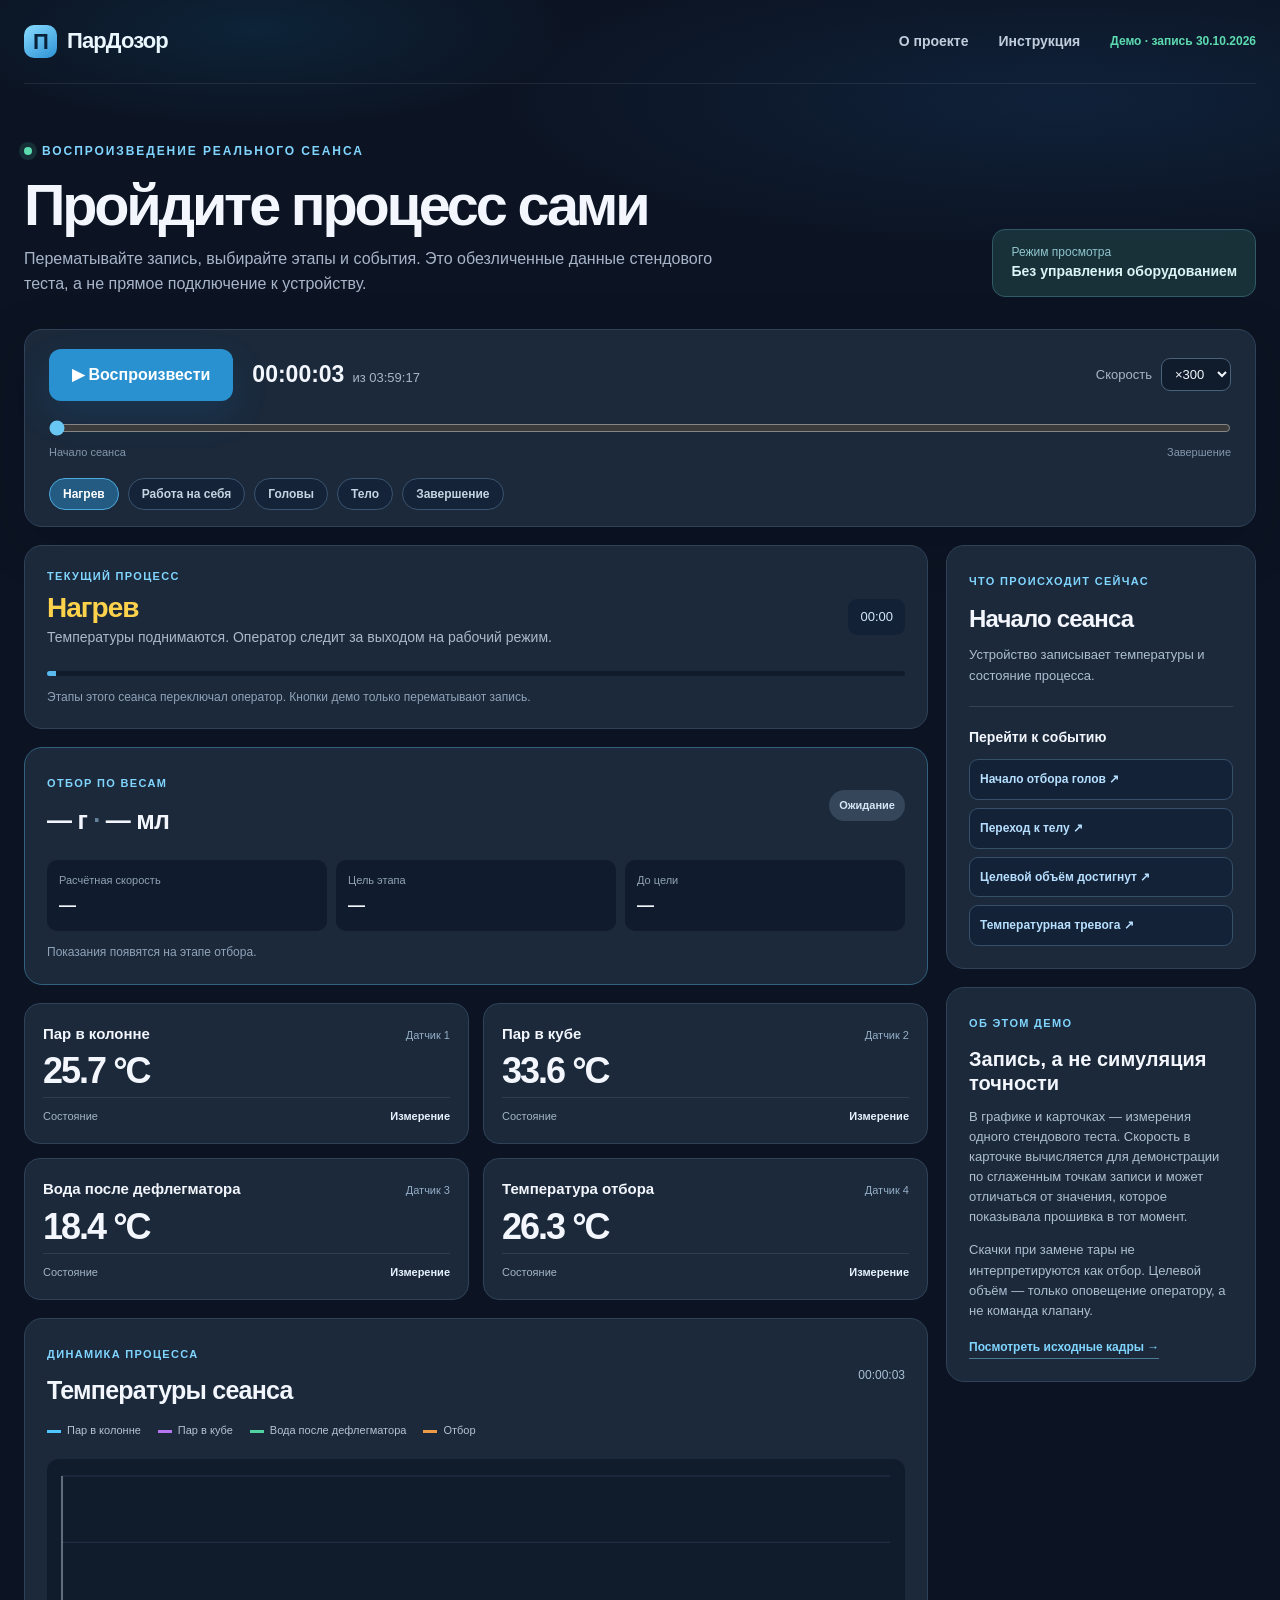
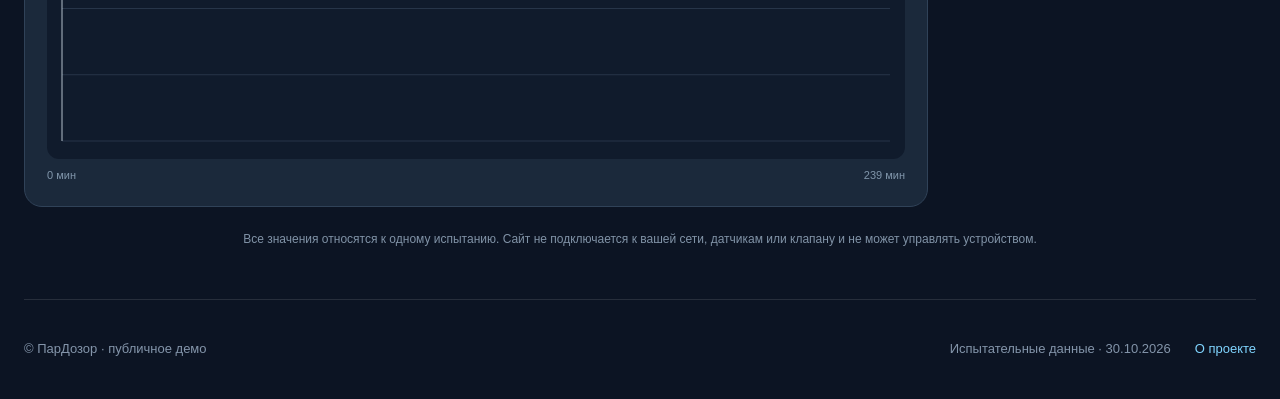
==== demo.html @ 3ac6698d "Build public Pardozor presentation and replay demo" ====
<!doctype html>
<html lang="ru">
<head>
  <meta charset="utf-8">
  <meta name="viewport" content="width=device-width, initial-scale=1">
  <meta name="theme-color" content="#0c1423">
  <meta name="description" content="Интерактивное демо ПарДозора по записи реального стендового сеанса.">
  <title>Демо реального сеанса — ПарДозор</title>
  <link rel="stylesheet" href="styles.css">
  <script src="demo.js" defer></script>
</head>
<body class="demo-page">
  <header class="site-header"><a class="brand" href="index.html"><span class="brand-mark">П</span><span>ПарДозор</span></a><nav class="site-nav" aria-label="Основная навигация"><a href="index.html">О проекте</a><a href="index.html#guide">Инструкция</a><span class="demo-label">Демо · запись 30.10.2026</span></nav></header>
  <main class="demo-shell shell">
    <div class="demo-intro"><div><span class="eyebrow"><span class="live-dot"></span> Воспроизведение реального сеанса</span><h1>Пройдите процесс сами</h1><p>Перематывайте запись, выбирайте этапы и события. Это обезличенные данные стендового теста, а не прямое подключение к устройству.</p></div><div class="demo-safety">Режим просмотра <strong>Без управления оборудованием</strong></div></div>

    <section class="player" aria-label="Управление воспроизведением"><div class="player-main"><button class="button primary play-button" id="play" type="button" aria-label="Начать воспроизведение">▶ Воспроизвести</button><div class="player-time"><strong id="clock">00:00:00</strong><span id="duration">из 03:59:14</span></div><label class="speed-control">Скорость <select id="speed"><option value="60">×60</option><option value="300" selected>×300</option><option value="900">×900</option></select></label></div><input id="seek" type="range" min="0" max="100" value="0" aria-label="Положение записи"><div class="timeline-ends"><span>Начало сеанса</span><span>Завершение</span></div><div class="chapter-row" id="chapters" aria-label="Перейти к этапу"></div></section>

    <div class="demo-layout"><div class="demo-primary"><section class="process-card panel"><div class="panel-kicker">Текущий процесс</div><div class="process-line"><div><h2 id="stage">Загрузка данных…</h2><p id="stage-note">—</p></div><span id="stage-time" class="elapsed-pill">00:00</span></div><div class="process-progress"><span id="stage-progress"></span></div><p class="demo-caption">Этапы этого сеанса переключал оператор. Кнопки демо только перематывают запись.</p></section>
    <section class="weight-card panel"><div class="section-card-heading"><div><span class="panel-kicker">Отбор по весам</span><h2 id="weight-value">— г <span>·</span> — мл</h2></div><span class="status-badge" id="weight-status">Ожидание</span></div><div class="weight-stats"><div><small>Расчётная скорость</small><strong id="rate">—</strong></div><div><small>Цель этапа</small><strong id="target">—</strong></div><div><small>До цели</small><strong id="eta">—</strong></div></div><p class="demo-caption" id="weight-note">Показания появятся на этапе отбора.</p></section>
    <section class="sensor-grid" id="sensor-grid" aria-label="Температуры"></section>
    <section class="chart-panel panel"><div class="section-card-heading"><div><span class="panel-kicker">Динамика процесса</span><h2>Температуры сеанса</h2></div><span class="chart-time" id="chart-time">00:00:00</span></div><div class="chart-legend"><span><i class="series-1"></i>Пар в колонне</span><span><i class="series-2"></i>Пар в кубе</span><span><i class="series-3"></i>Вода после дефлегматора</span><span><i class="series-4"></i>Отбор</span></div><div class="chart-wrap"><canvas id="chart" aria-label="График четырёх температур от начала сеанса до выбранного времени" role="img"></canvas></div><div class="chart-scale"><span>0 мин</span><span id="chart-end">239 мин</span></div></section></div>
    <aside class="demo-aside"><section class="panel event-panel"><span class="panel-kicker">Что происходит сейчас</span><h2 id="event-title">Начало сеанса</h2><p id="event-detail">Устройство записывает температуры и состояние процесса.</p><div class="event-divider"></div><h3>Перейти к событию</h3><div class="event-actions"><button type="button" data-jump="heads">Начало отбора голов ↗</button><button type="button" data-jump="body">Переход к телу ↗</button><button type="button" data-jump="target">Целевой объём достигнут ↗</button><button type="button" data-jump="alarm">Температурная тревога ↗</button></div></section><section class="panel context-panel"><span class="panel-kicker">Об этом демо</span><h2>Запись, а не симуляция точности</h2><p>В графике и карточках — измерения одного стендового теста. Скорость в карточке вычисляется для демонстрации по сглаженным точкам записи и может отличаться от значения, которое показывала прошивка в тот момент.</p><p>Скачки при замене тары не интерпретируются как отбор. Целевой объём — только оповещение оператору, а не команда клапану.</p><a href="index.html#evidence" class="inline-link">Посмотреть исходные кадры →</a></section></aside></div>
    <div class="demo-footnote">Все значения относятся к одному испытанию. Сайт не подключается к вашей сети, датчикам или клапану и не может управлять устройством.</div>
  </main>
  <footer class="site-footer shell"><span>© ПарДозор · публичное демо</span><span>Испытательные данные · 30.10.2026</span><a href="index.html">О проекте</a></footer>
</body>
</html>
---- styles.css ----
:root{color-scheme:dark;--bg:#0c1423;--bg2:#111d2e;--panel:#1b293b;--panel2:#152235;--border:#304258;--text:#f3f7fd;--muted:#a8b5c9;--blue:#80d5ff;--cyan:#55baff;--green:#5ddbb0;--orange:#ffb75c;--red:#ff6472;--shadow:0 26px 80px #050b175c}*{box-sizing:border-box}html{scroll-behavior:smooth}body{margin:0;background:var(--bg);color:var(--text);font:16px/1.55 Inter,Segoe UI,Arial,sans-serif}body::before{content:"";position:absolute;inset:0 0 auto;height:800px;pointer-events:none;background:radial-gradient(ellipse 60% 40% at 83% 20%,#14365c64,transparent 75%),radial-gradient(ellipse 35% 28% at 20% 6%,#11567b3b,transparent 70%)}a{color:inherit;text-decoration:none}button,input,select{font:inherit}button{cursor:pointer}img{max-width:100%;display:block}.shell{width:min(1400px,calc(100% - 48px));margin-inline:auto}.site-header{position:relative;z-index:5;width:min(1400px,calc(100% - 48px));margin:auto;height:84px;display:flex;align-items:center;justify-content:space-between;gap:24px;border-bottom:1px solid #ffffff16}.brand{display:inline-flex;align-items:center;gap:10px;font-size:22px;font-weight:800;letter-spacing:-.04em;color:#eaf7ff}.brand-mark{display:grid;place-items:center;width:33px;height:33px;border-radius:10px;background:linear-gradient(145deg,#89dcff,#2d92d5);color:#09223a;font-weight:900}.site-nav{display:flex;align-items:center;gap:30px;font-size:14px;font-weight:650}.site-nav>a:not(.nav-demo){color:#c0cddd}.site-nav>a:hover,.inline-link:hover{color:var(--blue)}.nav-demo{padding:11px 18px;border-radius:10px;background:#243a55;color:var(--blue)}.hero{position:relative;min-height:670px;padding:80px 0 70px;display:grid;grid-template-columns:.78fr 1.22fr;align-items:center;gap:50px}.hero-copy{position:relative;z-index:2}.eyebrow{display:inline-flex;align-items:center;gap:10px;color:var(--blue);font-size:12px;text-transform:uppercase;letter-spacing:.16em;font-weight:800}.live-dot{display:inline-block;width:8px;height:8px;background:var(--green);border-radius:50%;box-shadow:0 0 0 5px #5ddbb022}h1,h2,h3,p{margin-top:0}.hero h1{font-size:clamp(44px,4.5vw,76px);line-height:1.05;letter-spacing:-.065em;margin:20px 0 24px}.hero h1 span{color:var(--blue)}.lead{font-size:19px;color:#bac8d9;line-height:1.6;max-width:580px}.hero-actions{display:flex;flex-wrap:wrap;gap:12px;margin:34px 0 13px}.button{display:inline-flex;align-items:center;justify-content:center;gap:18px;border:1px solid transparent;border-radius:12px;padding:15px 22px;font-weight:750;line-height:1.1;min-height:52px;transition:transform .18s,background .18s,border-color .18s}.button:hover{transform:translateY(-2px)}.button.primary{background:#2a91d0;color:white;box-shadow:0 14px 35px #1474b52e}.button.primary:hover{background:#42a7e4}.button.secondary{border-color:#49627b;color:#d2e6f8;background:#1b2b3c}.fine-print{font-size:13px;color:#91a1b3}.hero-visual{border:1px solid #486078;border-radius:18px;overflow:hidden;background:#101c2e;box-shadow:var(--shadow);transform:perspective(1400px) rotateY(-6deg) rotateX(2deg);transform-origin:center;max-height:590px}.screen-top{height:42px;display:flex;align-items:center;gap:14px;padding:0 18px;border-bottom:1px solid #ffffff1c;background:#1a293a;color:#a9b9cc;font-size:12px}.dots{display:flex;gap:5px}.dots i{width:7px;height:7px;border-radius:50%;background:#607488}.dots i:first-child{background:#ff766f}.dots i:nth-child(2){background:#f5bf65}.dots i:last-child{background:#56cfa5}.screen-live{margin-left:auto;color:var(--green)}.hero-visual img{width:100%;height:540px;object-fit:cover;object-position:top left}.metric-band{display:grid;grid-template-columns:repeat(4,1fr);border:1px solid #33475e;border-radius:18px;background:#172437;box-shadow:0 12px 45px #03081238}.metric-band>div{padding:25px 34px;display:flex;align-items:center;gap:19px;border-right:1px solid #ffffff16}.metric-band>div:last-child{border:0}.metric-band strong{font-size:31px;letter-spacing:-.05em;color:var(--blue)}.metric-band span{font-size:13px;line-height:1.35;color:#b2c1d2}.section{padding-top:130px;padding-bottom:130px}.section-heading{max-width:750px;margin-bottom:42px}.section h2{font-size:clamp(34px,3.4vw,56px);letter-spacing:-.055em;line-height:1.1;margin:15px 0 18px}.section-heading p,.story-copy p,.guide-grid>div>p,.final-cta p{font-size:18px;color:var(--muted);max-width:690px}.feature-grid{display:grid;grid-template-columns:repeat(4,1fr);gap:16px}.feature-card{min-height:290px;border:1px solid #34475d;border-radius:18px;padding:26px;background:linear-gradient(160deg,#1d2b3c,#142033);position:relative;overflow:hidden}.feature-card:before{content:"";position:absolute;top:0;right:0;width:150px;height:150px;background:radial-gradient(circle,var(--glow),transparent 70%);opacity:.2}.feature-card .feature-icon{display:grid;place-items:center;width:48px;height:48px;border-radius:12px;background:var(--chip);color:var(--tone);font-weight:800;font-size:14px}.feature-card h3{font-size:22px;line-height:1.2;letter-spacing:-.03em;margin:32px 0 11px}.feature-card p{font-size:15px;color:#aab9ca;margin:0}.accent-blue{--tone:#8bd7ff;--chip:#1c4761;--glow:#4ab9ff}.accent-cyan{--tone:#65d2e7;--chip:#174755;--glow:#2bb6d0}.accent-green{--tone:#75dfb7;--chip:#1b4c44;--glow:#45d7a0}.accent-orange{--tone:#ffd088;--chip:#5a4028;--glow:#ed9c39}.story-section{background:linear-gradient(110deg,#17263a,#0e192a);border-block:1px solid #ffffff10}.story-grid{display:grid;grid-template-columns:1fr 1fr;gap:90px;align-items:center}.story-copy h2{font-size:clamp(42px,4vw,62px)}.inline-link{font-weight:750;color:var(--blue);border-bottom:1px solid #80d5ff7a;padding-bottom:4px}.phase-list{list-style:none;margin:0;padding:0}.phase-list li{display:flex;gap:24px;padding:16px 0;border-bottom:1px solid #ffffff1b}.phase-list b{font-size:13px;color:#61bce9;margin-top:4px}.phase-list strong{display:block;font-size:20px}.phase-list small{display:block;color:var(--muted);font-size:14px;margin-top:3px}.capture-grid{display:grid;grid-template-columns:repeat(3,1fr);gap:18px}.capture-grid figure{margin:0;border:1px solid #34485f;border-radius:18px;overflow:hidden;background:#172437}.capture-grid img{width:100%;height:300px;object-fit:cover;object-position:top left}.capture-grid figcaption{padding:20px 22px;min-height:92px;color:#d2dfec;font-size:14px}.capture-grid figcaption span{display:block;color:var(--blue);font-size:11px;font-weight:800;letter-spacing:.12em;text-transform:uppercase;margin-bottom:6px}.guide-section{background:#121f30}.guide-grid{display:grid;grid-template-columns:1fr 1fr;gap:90px;align-items:center}.guide-grid .button{margin-top:14px}.guide-steps{display:grid;gap:14px}.guide-steps>div{display:flex;gap:20px;padding:19px;border:1px solid #38516b;border-radius:15px;background:#1b2b3d}.guide-steps span{display:grid;place-items:center;flex:0 0 34px;height:34px;border-radius:9px;background:#255981;color:#a5e2ff;font-weight:800}.guide-steps p{margin:0;color:#a8b9cc;font-size:14px}.guide-steps strong{display:block;color:#f0f6ff;font-size:17px;margin-bottom:3px}.final-cta{display:flex;align-items:center;justify-content:space-between;gap:30px}.final-cta h2{max-width:650px}.final-cta p{margin:0}.site-footer{min-height:100px;border-top:1px solid #ffffff1c;display:flex;align-items:center;gap:24px;color:#8495aa;font-size:13px}.site-footer span:nth-child(2){margin-left:auto}.site-footer a{color:var(--blue)}
/* Interactive replay */
.demo-page::before{height:500px}.demo-shell{padding-top:54px;padding-bottom:50px}.demo-intro{display:flex;align-items:end;justify-content:space-between;gap:32px;margin-bottom:32px}.demo-intro h1{font-size:clamp(38px,4.5vw,62px);line-height:1.05;letter-spacing:-.055em;margin:12px 0}.demo-intro p{color:var(--muted);max-width:730px;margin-bottom:0}.demo-safety{border:1px solid #315b67;border-radius:13px;background:#183139;padding:13px 18px;white-space:nowrap;color:#8fc5cc;font-size:12px}.demo-safety strong{display:block;color:#d9f5f6;font-size:14px}.demo-label{color:var(--green);font-size:12px}.player,.panel{background:var(--panel);border:1px solid var(--border);border-radius:18px}.player{padding:19px 24px 16px;margin-bottom:18px;box-shadow:0 14px 50px #050c1735}.player-main{display:flex;align-items:center;gap:19px}.play-button{min-width:178px}.player-time{display:flex;gap:8px;align-items:baseline}.player-time strong{font-size:23px;font-variant-numeric:tabular-nums}.player-time span,.speed-control{color:var(--muted);font-size:13px}.speed-control{margin-left:auto;display:flex;align-items:center;gap:9px}.speed-control select{background:#101b2b;border:1px solid #4a617a;border-radius:9px;color:var(--text);padding:7px 9px}.player input[type=range]{width:100%;accent-color:#69c7f4;margin:19px 0 3px;cursor:pointer}.timeline-ends{display:flex;justify-content:space-between;color:#8497ab;font-size:11px}.chapter-row{display:flex;gap:9px;flex-wrap:wrap;margin-top:17px}.chapter-row button{background:#142337;border:1px solid #3a536e;border-radius:999px;color:#c5d4e2;padding:6px 13px;font-size:12px;font-weight:700}.chapter-row button.active,.chapter-row button:hover{background:#235b82;color:white;border-color:#4da8dd}.demo-layout{display:grid;grid-template-columns:minmax(0,1fr) 310px;gap:18px}.demo-primary,.demo-aside{display:grid;align-content:start;gap:18px}.panel{padding:22px}.panel-kicker{color:var(--blue);font-size:11px;font-weight:850;text-transform:uppercase;letter-spacing:.12em}.process-line,.section-card-heading{display:flex;justify-content:space-between;gap:16px;align-items:center}.process-line h2{color:#ffd24c;font-size:28px;line-height:1.1;letter-spacing:-.035em;margin:8px 0 3px}.process-line p{color:#aab9ca;font-size:14px;margin:0}.elapsed-pill{padding:8px 12px;border-radius:9px;background:#132136;color:#d3e8fa;font-variant-numeric:tabular-nums;font-size:13px}.process-progress{height:5px;margin:22px 0 0;background:#101b2c;border-radius:10px;overflow:hidden}.process-progress span{display:block;width:0;height:100%;background:#59baf0;transition:width .2s}.demo-caption{font-size:12px;color:#91a3b8;margin:12px 0 0}.weight-card{border-color:#32617e}.section-card-heading h2{font-size:25px;letter-spacing:-.03em;margin:6px 0 0}.weight-card h2 span{color:#65839a}.status-badge{display:inline-block;padding:7px 10px;border-radius:100px;background:#35465a;color:#d6e5f5;font-weight:800;font-size:11px;white-space:nowrap}.status-badge.good{background:#1e563d;color:#a7efc6}.status-badge.alert{background:#874120;color:#ffe0aa}.weight-stats{display:grid;grid-template-columns:repeat(3,1fr);gap:9px;margin-top:20px}.weight-stats>div{background:#101c2e;border-radius:10px;padding:12px}.weight-stats small{display:block;color:#91a2b6;font-size:11px}.weight-stats strong{display:block;margin-top:4px;font-size:17px}.sensor-grid{display:grid;grid-template-columns:repeat(2,1fr);gap:14px}.sensor-card{background:var(--panel);border:1px solid var(--border);border-radius:16px;padding:18px}.sensor-name{display:flex;justify-content:space-between;align-items:baseline;gap:12px}.sensor-name strong{font-size:15px}.sensor-name small{color:#94aec6;font-size:11px}.sensor-temp{font-size:36px;font-weight:800;letter-spacing:-.055em;margin:8px 0;line-height:1}.sensor-temp.alarm{color:var(--red)}.sensor-bottom{display:flex;justify-content:space-between;border-top:1px solid #ffffff18;padding-top:10px;color:#a3b4c7;font-size:11px}.sensor-bottom strong{color:#e5f1fd}.chart-legend{display:flex;flex-wrap:wrap;gap:6px 17px;margin:12px 0 20px;color:#b4c3d3;font-size:11px}.chart-legend i{display:inline-block;width:14px;height:3px;vertical-align:middle;margin-right:6px}.series-1{background:#50c4ff}.series-2{background:#b574f0}.series-3{background:#50d2a1}.series-4{background:#ef9a47}.chart-wrap{height:300px;background:#101b2c;border-radius:12px;padding:10px;overflow:hidden}.chart-wrap canvas{width:100%;height:100%}.chart-time{color:#aac1d5;font-size:12px}.chart-scale{display:flex;justify-content:space-between;color:#8196ab;font-size:11px;margin-top:8px}.event-panel{min-height:318px}.event-panel h2{font-size:24px;line-height:1.18;letter-spacing:-.035em;margin:12px 0}.event-panel>p,.context-panel p{font-size:13px;color:#acbed0}.event-divider{height:1px;background:#ffffff1d;margin:20px 0}.event-panel h3{font-size:14px;margin-bottom:11px}.event-actions{display:grid;gap:8px}.event-actions button{text-align:left;background:#132237;border:1px solid #36506a;border-radius:9px;color:#b7dfff;padding:10px;font-size:12px;font-weight:700}.event-actions button:hover{background:#234b6a}.context-panel h2{font-size:20px;line-height:1.2;margin:12px 0}.context-panel .inline-link{font-size:12px}.demo-footnote{font-size:12px;color:#8193a7;margin-top:23px;text-align:center}
@media(max-width:1100px){.hero{grid-template-columns:1fr;gap:30px;padding-top:65px}.hero-visual{transform:none;max-height:450px}.hero-visual img{height:410px}.feature-grid{grid-template-columns:repeat(2,1fr)}.metric-band>div{padding:20px}.demo-layout{grid-template-columns:1fr}.demo-aside{grid-template-columns:repeat(2,1fr)}}
@media(max-width:760px){.shell,.site-header{width:min(100% - 28px,600px)}.site-header{height:70px}.site-nav{gap:12px}.site-nav>a:not(.nav-demo),.site-nav .demo-label{display:none}.brand{font-size:19px}.hero{min-height:0;padding:60px 0}.hero h1{font-size:clamp(42px,10vw,64px)}.lead{font-size:16px}.hero-visual img{height:310px}.metric-band{grid-template-columns:repeat(2,1fr)}.metric-band>div:nth-child(2){border-right:0}.metric-band>div:nth-child(-n+2){border-bottom:1px solid #ffffff16}.metric-band>div{padding:17px;gap:10px}.metric-band strong{font-size:25px}.metric-band span{font-size:11px}.section{padding-block:75px}.feature-grid,.story-grid,.guide-grid,.capture-grid{grid-template-columns:1fr}.feature-card{min-height:220px}.story-grid,.guide-grid{gap:35px}.capture-grid img{height:310px}.final-cta{align-items:start;flex-direction:column}.site-footer{flex-wrap:wrap;justify-content:space-between;padding-block:22px;gap:5px 15px}.site-footer span:nth-child(2){margin-left:0}.demo-shell{padding-top:35px}.demo-intro{display:block}.demo-intro p{font-size:14px}.demo-safety{display:inline-block;margin-top:18px}.player{padding:16px}.player-main{flex-wrap:wrap;gap:8px}.play-button{min-width:0;flex:1}.player-time strong{font-size:18px}.speed-control{width:100%;justify-content:space-between;margin-top:8px}.demo-aside{grid-template-columns:1fr}.panel{padding:17px}.sensor-grid{gap:9px}.sensor-card{padding:13px}.sensor-temp{font-size:30px}.sensor-name strong{font-size:12px}.sensor-name small{font-size:9px}.weight-stats{grid-template-columns:repeat(3,1fr)}.weight-stats>div{padding:8px}.weight-stats strong{font-size:13px}.weight-stats small{font-size:9px}.section-card-heading h2{font-size:20px}.process-line h2{font-size:23px}.chart-wrap{height:240px}.context-panel{order:2}}
@media(max-width:410px){.hero-actions{display:grid}.screen-top{font-size:9px}.screen-live{display:none}.sensor-bottom{font-size:9px}.chapter-row button{font-size:11px;padding:6px 9px}}
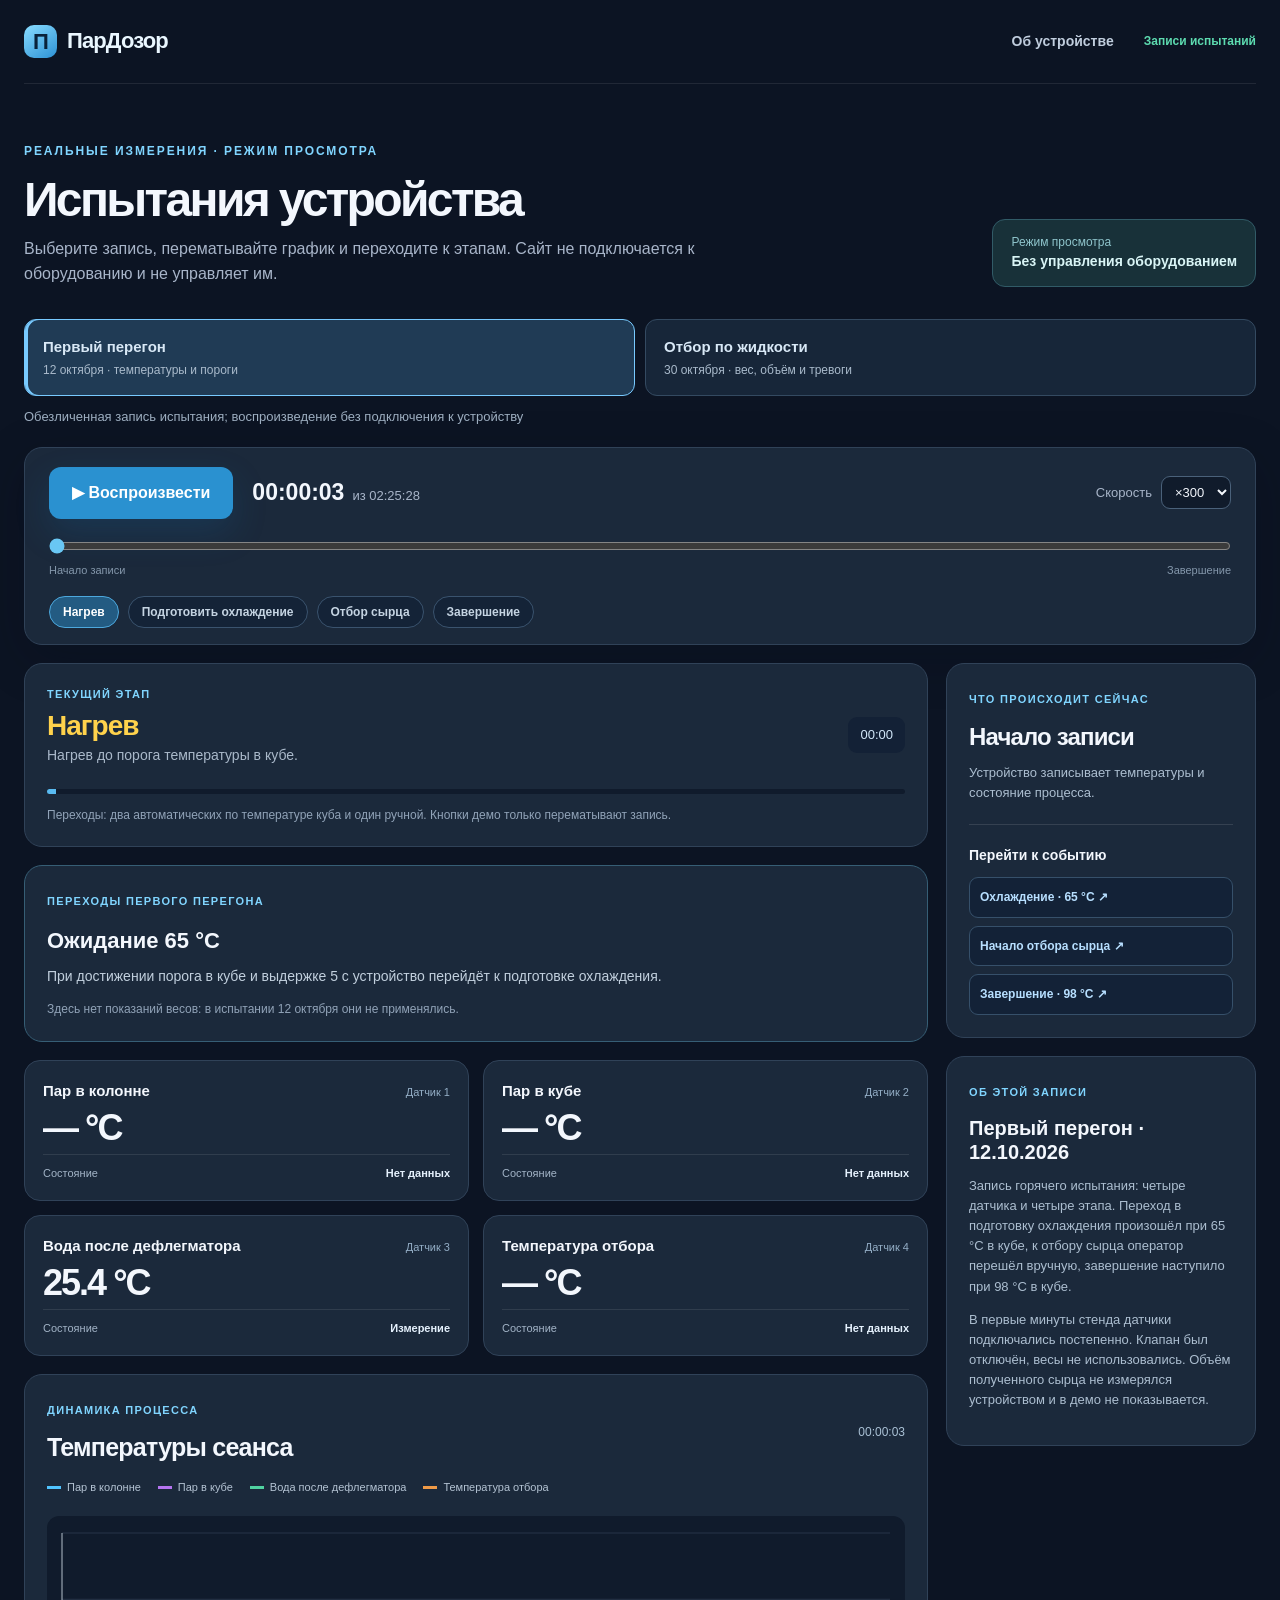
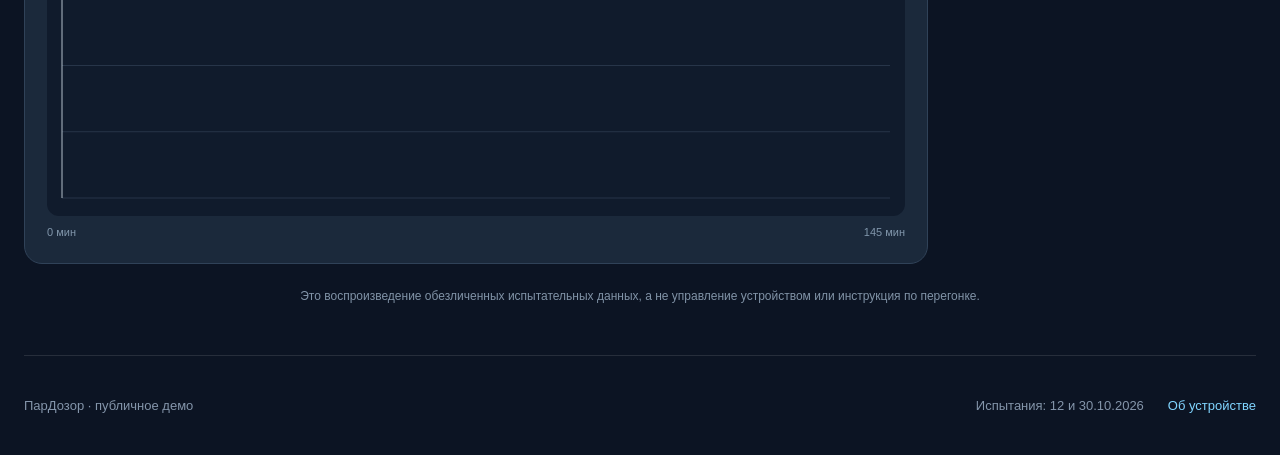
==== commit a4f45b30: "Describe full device and add first-run replay" ====
--- a/demo.html
+++ b/demo.html
@@ -1,28 +1,20 @@
 <!doctype html>
 <html lang="ru">
-<head>
-  <meta charset="utf-8">
-  <meta name="viewport" content="width=device-width, initial-scale=1">
-  <meta name="theme-color" content="#0c1423">
-  <meta name="description" content="Интерактивное демо ПарДозора по записи реального стендового сеанса.">
-  <title>Демо реального сеанса — ПарДозор</title>
-  <link rel="stylesheet" href="styles.css">
-  <script src="demo.js" defer></script>
-</head>
+<head><meta charset="utf-8"><meta name="viewport" content="width=device-width, initial-scale=1"><meta name="theme-color" content="#0c1423"><meta name="description" content="Две записи реальных испытаний ПарДозора: первый перегон и отбор по жидкости."><title>Записи испытаний — ПарДозор</title><link rel="stylesheet" href="styles.css"><link rel="stylesheet" href="demo-extended.css"><script src="demo.js" defer></script></head>
 <body class="demo-page">
-  <header class="site-header"><a class="brand" href="index.html"><span class="brand-mark">П</span><span>ПарДозор</span></a><nav class="site-nav" aria-label="Основная навигация"><a href="index.html">О проекте</a><a href="index.html#guide">Инструкция</a><span class="demo-label">Демо · запись 30.10.2026</span></nav></header>
+  <header class="site-header"><a class="brand" href="index.html"><span class="brand-mark">П</span><span>ПарДозор</span></a><nav class="site-nav" aria-label="Основная навигация"><a href="index.html">Об устройстве</a><span class="demo-label">Записи испытаний</span></nav></header>
   <main class="demo-shell shell">
-    <div class="demo-intro"><div><span class="eyebrow"><span class="live-dot"></span> Воспроизведение реального сеанса</span><h1>Пройдите процесс сами</h1><p>Перематывайте запись, выбирайте этапы и события. Это обезличенные данные стендового теста, а не прямое подключение к устройству.</p></div><div class="demo-safety">Режим просмотра <strong>Без управления оборудованием</strong></div></div>
-
-    <section class="player" aria-label="Управление воспроизведением"><div class="player-main"><button class="button primary play-button" id="play" type="button" aria-label="Начать воспроизведение">▶ Воспроизвести</button><div class="player-time"><strong id="clock">00:00:00</strong><span id="duration">из 03:59:14</span></div><label class="speed-control">Скорость <select id="speed"><option value="60">×60</option><option value="300" selected>×300</option><option value="900">×900</option></select></label></div><input id="seek" type="range" min="0" max="100" value="0" aria-label="Положение записи"><div class="timeline-ends"><span>Начало сеанса</span><span>Завершение</span></div><div class="chapter-row" id="chapters" aria-label="Перейти к этапу"></div></section>
-
-    <div class="demo-layout"><div class="demo-primary"><section class="process-card panel"><div class="panel-kicker">Текущий процесс</div><div class="process-line"><div><h2 id="stage">Загрузка данных…</h2><p id="stage-note">—</p></div><span id="stage-time" class="elapsed-pill">00:00</span></div><div class="process-progress"><span id="stage-progress"></span></div><p class="demo-caption">Этапы этого сеанса переключал оператор. Кнопки демо только перематывают запись.</p></section>
-    <section class="weight-card panel"><div class="section-card-heading"><div><span class="panel-kicker">Отбор по весам</span><h2 id="weight-value">— г <span>·</span> — мл</h2></div><span class="status-badge" id="weight-status">Ожидание</span></div><div class="weight-stats"><div><small>Расчётная скорость</small><strong id="rate">—</strong></div><div><small>Цель этапа</small><strong id="target">—</strong></div><div><small>До цели</small><strong id="eta">—</strong></div></div><p class="demo-caption" id="weight-note">Показания появятся на этапе отбора.</p></section>
-    <section class="sensor-grid" id="sensor-grid" aria-label="Температуры"></section>
-    <section class="chart-panel panel"><div class="section-card-heading"><div><span class="panel-kicker">Динамика процесса</span><h2>Температуры сеанса</h2></div><span class="chart-time" id="chart-time">00:00:00</span></div><div class="chart-legend"><span><i class="series-1"></i>Пар в колонне</span><span><i class="series-2"></i>Пар в кубе</span><span><i class="series-3"></i>Вода после дефлегматора</span><span><i class="series-4"></i>Отбор</span></div><div class="chart-wrap"><canvas id="chart" aria-label="График четырёх температур от начала сеанса до выбранного времени" role="img"></canvas></div><div class="chart-scale"><span>0 мин</span><span id="chart-end">239 мин</span></div></section></div>
-    <aside class="demo-aside"><section class="panel event-panel"><span class="panel-kicker">Что происходит сейчас</span><h2 id="event-title">Начало сеанса</h2><p id="event-detail">Устройство записывает температуры и состояние процесса.</p><div class="event-divider"></div><h3>Перейти к событию</h3><div class="event-actions"><button type="button" data-jump="heads">Начало отбора голов ↗</button><button type="button" data-jump="body">Переход к телу ↗</button><button type="button" data-jump="target">Целевой объём достигнут ↗</button><button type="button" data-jump="alarm">Температурная тревога ↗</button></div></section><section class="panel context-panel"><span class="panel-kicker">Об этом демо</span><h2>Запись, а не симуляция точности</h2><p>В графике и карточках — измерения одного стендового теста. Скорость в карточке вычисляется для демонстрации по сглаженным точкам записи и может отличаться от значения, которое показывала прошивка в тот момент.</p><p>Скачки при замене тары не интерпретируются как отбор. Целевой объём — только оповещение оператору, а не команда клапану.</p><a href="index.html#evidence" class="inline-link">Посмотреть исходные кадры →</a></section></aside></div>
-    <div class="demo-footnote">Все значения относятся к одному испытанию. Сайт не подключается к вашей сети, датчикам или клапану и не может управлять устройством.</div>
-  </main>
-  <footer class="site-footer shell"><span>© ПарДозор · публичное демо</span><span>Испытательные данные · 30.10.2026</span><a href="index.html">О проекте</a></footer>
-</body>
-</html>
+    <div class="demo-intro"><div><span class="eyebrow">Реальные измерения · режим просмотра</span><h1>Испытания устройства</h1><p>Выберите запись, перематывайте график и переходите к этапам. Сайт не подключается к оборудованию и не управляет им.</p></div><div class="demo-safety">Режим просмотра <strong>Без управления оборудованием</strong></div></div>
+    <div class="scenario-select" role="group" aria-label="Выбрать запись испытания"><button type="button" data-scenario="first" aria-pressed="true"><strong>Первый перегон</strong><small>12 октября · температуры и пороги</small></button><button type="button" data-scenario="liquid" aria-pressed="false"><strong>Отбор по жидкости</strong><small>30 октября · вес, объём и тревоги</small></button></div>
+    <p class="scenario-source" id="scenario-source">Загрузка записи…</p>
+    <section class="player" aria-label="Управление воспроизведением"><div class="player-main"><button class="button primary play-button" id="play" type="button" aria-label="Начать воспроизведение">▶ Воспроизвести</button><div class="player-time"><strong id="clock">00:00:00</strong><span id="duration">из —</span></div><label class="speed-control">Скорость <select id="speed"><option value="60">×60</option><option value="300" selected>×300</option><option value="900">×900</option></select></label></div><input id="seek" type="range" min="0" max="100" value="0" aria-label="Положение записи"><div class="timeline-ends"><span>Начало записи</span><span>Завершение</span></div><div class="chapter-row" id="chapters" aria-label="Перейти к этапу"></div></section>
+    <div class="demo-layout"><div class="demo-primary">
+      <section class="process-card panel"><div class="panel-kicker">Текущий этап</div><div class="process-line"><div><h2 id="stage">Загрузка данных…</h2><p id="stage-note">—</p></div><span id="stage-time" class="elapsed-pill">00:00</span></div><div class="process-progress"><span id="stage-progress"></span></div><p class="demo-caption" id="process-caption"></p></section>
+      <section class="transition-card panel" id="transition-card" hidden><span class="panel-kicker">Переходы первого перегона</span><h2 id="transition-title">—</h2><p id="transition-detail">—</p><p class="demo-caption">Здесь нет показаний весов: в испытании 12 октября они не применялись.</p></section>
+      <section class="weight-card panel" id="weight-card" hidden><div class="section-card-heading"><div><span class="panel-kicker">Отбор по весам</span><h2 id="weight-value">— г <span>·</span> — мл</h2></div><span class="status-badge" id="weight-status">Ожидание</span></div><div class="weight-stats"><div><small>Оценка скорости</small><strong id="rate">—</strong></div><div><small>Цель этапа</small><strong id="target">—</strong></div><div><small>До цели</small><strong id="eta">—</strong></div></div><p class="demo-caption" id="weight-note">Показания появятся на этапе отбора.</p></section>
+      <section class="sensor-grid" id="sensor-grid" aria-label="Температуры"></section>
+      <section class="chart-panel panel"><div class="section-card-heading"><div><span class="panel-kicker">Динамика процесса</span><h2>Температуры сеанса</h2></div><span class="chart-time" id="chart-time">00:00:00</span></div><div class="chart-legend" id="chart-legend"></div><div class="chart-wrap"><canvas id="chart" aria-label="График четырёх температур до выбранного времени" role="img"></canvas></div><div class="chart-scale"><span>0 мин</span><span id="chart-end">—</span></div></section>
+    </div><aside class="demo-aside"><section class="panel event-panel"><span class="panel-kicker">Что происходит сейчас</span><h2 id="event-title">Начало записи</h2><p id="event-detail">—</p><div class="event-divider"></div><h3>Перейти к событию</h3><div class="event-actions" id="event-actions"></div></section><section class="panel context-panel"><span class="panel-kicker">Об этой записи</span><h2 id="context-title">—</h2><p id="context-copy">—</p><p id="context-extra">—</p><a href="index.html#evidence" class="inline-link" id="context-gallery" hidden>Кадры отбора по жидкости ↗</a></section></aside></div>
+    <div class="demo-footnote">Это воспроизведение обезличенных испытательных данных, а не управление устройством или инструкция по перегонке.</div>
+  </main><footer class="site-footer shell"><span>ПарДозор · публичное демо</span><span>Испытания: 12 и 30.10.2026</span><a href="index.html">Об устройстве</a></footer>
+</body></html>
--- a/styles.css
+++ b/styles.css
@@ -4,3 +4,30 @@
 @media(max-width:1100px){.hero{grid-template-columns:1fr;gap:30px;padding-top:65px}.hero-visual{transform:none;max-height:450px}.hero-visual img{height:410px}.feature-grid{grid-template-columns:repeat(2,1fr)}.metric-band>div{padding:20px}.demo-layout{grid-template-columns:1fr}.demo-aside{grid-template-columns:repeat(2,1fr)}}
 @media(max-width:760px){.shell,.site-header{width:min(100% - 28px,600px)}.site-header{height:70px}.site-nav{gap:12px}.site-nav>a:not(.nav-demo),.site-nav .demo-label{display:none}.brand{font-size:19px}.hero{min-height:0;padding:60px 0}.hero h1{font-size:clamp(42px,10vw,64px)}.lead{font-size:16px}.hero-visual img{height:310px}.metric-band{grid-template-columns:repeat(2,1fr)}.metric-band>div:nth-child(2){border-right:0}.metric-band>div:nth-child(-n+2){border-bottom:1px solid #ffffff16}.metric-band>div{padding:17px;gap:10px}.metric-band strong{font-size:25px}.metric-band span{font-size:11px}.section{padding-block:75px}.feature-grid,.story-grid,.guide-grid,.capture-grid{grid-template-columns:1fr}.feature-card{min-height:220px}.story-grid,.guide-grid{gap:35px}.capture-grid img{height:310px}.final-cta{align-items:start;flex-direction:column}.site-footer{flex-wrap:wrap;justify-content:space-between;padding-block:22px;gap:5px 15px}.site-footer span:nth-child(2){margin-left:0}.demo-shell{padding-top:35px}.demo-intro{display:block}.demo-intro p{font-size:14px}.demo-safety{display:inline-block;margin-top:18px}.player{padding:16px}.player-main{flex-wrap:wrap;gap:8px}.play-button{min-width:0;flex:1}.player-time strong{font-size:18px}.speed-control{width:100%;justify-content:space-between;margin-top:8px}.demo-aside{grid-template-columns:1fr}.panel{padding:17px}.sensor-grid{gap:9px}.sensor-card{padding:13px}.sensor-temp{font-size:30px}.sensor-name strong{font-size:12px}.sensor-name small{font-size:9px}.weight-stats{grid-template-columns:repeat(3,1fr)}.weight-stats>div{padding:8px}.weight-stats strong{font-size:13px}.weight-stats small{font-size:9px}.section-card-heading h2{font-size:20px}.process-line h2{font-size:23px}.chart-wrap{height:240px}.context-panel{order:2}}
 @media(max-width:410px){.hero-actions{display:grid}.screen-top{font-size:9px}.screen-live{display:none}.sensor-bottom{font-size:9px}.chapter-row button{font-size:11px;padding:6px 9px}}
+
+/* Full-size test-stand gallery */
+.capture-grid{grid-template-columns:repeat(2,minmax(0,1fr))}
+.capture-grid figure{transition:border-color .2s,transform .2s}
+.capture-grid figure:hover{border-color:#6bbdec;transform:translateY(-2px)}
+.capture-open{position:relative;display:block;width:100%;padding:0;border:0;background:#101a2a;color:#fff;text-align:left;cursor:zoom-in}
+.capture-open img{width:100%;height:430px;object-fit:contain;object-position:center}
+.capture-hint{position:absolute;right:15px;bottom:15px;padding:8px 12px;border-radius:9px;background:#081321dc;border:1px solid #8acffa7d;color:#f0f8ff;font-size:13px;font-weight:750;box-shadow:0 8px 22px #071323a8}
+.capture-open:hover .capture-hint,.capture-open:focus-visible .capture-hint{background:#287eb1}
+.capture-open:focus-visible,.capture-dialog button:focus-visible,.capture-dialog a:focus-visible{outline:3px solid #a8e1ff;outline-offset:3px}
+body.lightbox-open{overflow:hidden}
+.capture-dialog{width:min(96vw,1800px);height:min(94dvh,1250px);max-width:none;max-height:none;margin:auto;padding:0;overflow:hidden;border:1px solid #49627b;border-radius:16px;background:#101a29;color:var(--text);box-shadow:0 30px 100px #000b}
+.capture-dialog::backdrop{background:#020712e8;backdrop-filter:blur(6px)}
+.capture-dialog-layout{height:100%;display:flex;flex-direction:column}
+.capture-dialog-toolbar{display:flex;align-items:center;justify-content:space-between;gap:12px;padding:12px 18px;border-bottom:1px solid #ffffff1b;background:#19293c;font-size:13px;font-weight:700}
+.capture-dialog-actions{display:flex;align-items:center;gap:8px}
+.capture-dialog-actions button,.capture-dialog-actions a{display:inline-flex;align-items:center;justify-content:center;min-height:36px;border:1px solid #4a6580;border-radius:8px;padding:6px 10px;background:#233a52;color:#e5f4ff;font-size:12px;font-weight:700;white-space:nowrap}
+.capture-dialog-actions button:hover,.capture-dialog-actions a:hover{background:#2e729e}
+.capture-dialog-main{flex:1;min-height:0;display:grid;grid-template-columns:56px minmax(0,1fr) 56px;align-items:stretch}
+.capture-arrow{border:0;background:#142338;color:#cdeeff;font-size:38px;line-height:1}
+.capture-arrow:hover{background:#28516f}
+.capture-viewport{min-width:0;min-height:0;display:flex;align-items:center;justify-content:center;overflow:auto;overscroll-behavior:contain;background:#0d1625}
+.capture-viewport img{display:block;max-width:100%;max-height:100%;width:auto;height:auto;object-fit:contain;cursor:zoom-in}
+.capture-viewport.is-zoomed{align-items:flex-start;justify-content:flex-start}
+.capture-viewport.is-zoomed img{max-width:none;max-height:none;cursor:zoom-out}
+.capture-dialog-caption{min-height:48px;padding:11px 20px;border-top:1px solid #ffffff1b;color:#c9d9e9;font-size:13px}
+@media(max-width:760px){.capture-grid{grid-template-columns:1fr}.capture-open img{height:auto;max-height:410px}.capture-dialog{width:100vw;height:100dvh;border:0;border-radius:0}.capture-dialog-toolbar{flex-wrap:wrap;padding:8px 12px}.capture-dialog-actions{margin-left:auto}.capture-dialog-actions button,.capture-dialog-actions a{font-size:11px;padding:6px 7px}.capture-dialog-main{grid-template-columns:34px minmax(0,1fr) 34px}.capture-arrow{font-size:30px}.capture-dialog-caption{font-size:12px;padding:10px 12px}}
--- a/demo-extended.css
+++ b/demo-extended.css
@@ -0,0 +1,13 @@
+.demo-page::before{display:none}
+.demo-intro h1{font-size:clamp(32px,4vw,48px)}
+.scenario-select{display:grid;grid-template-columns:repeat(2,minmax(0,1fr));gap:10px;margin-bottom:11px}
+.scenario-select button{display:flex;flex-direction:column;gap:3px;text-align:left;background:#172639;border:1px solid #344a61;color:#d8e8f6;border-radius:12px;padding:15px 18px}
+.scenario-select button:hover{background:#223b56}
+.scenario-select button[aria-pressed=true]{border-color:#78caff;background:#203b55;box-shadow:inset 3px 0 #78caff}
+.scenario-select strong{font-size:15px}.scenario-select small{font-size:12px;color:#a9bacb}
+.scenario-source{margin:0 0 20px;color:#9daec0;font-size:13px}
+.transition-card{border-color:#365e75}
+.transition-card h2{font-size:22px;margin:11px 0 8px}
+.transition-card>p:not(.demo-caption){color:#c1cfdd;font-size:14px;margin:0}
+[hidden]{display:none!important}
+@media(max-width:760px){.scenario-select{grid-template-columns:1fr}.scenario-select button{padding:12px 15px}}
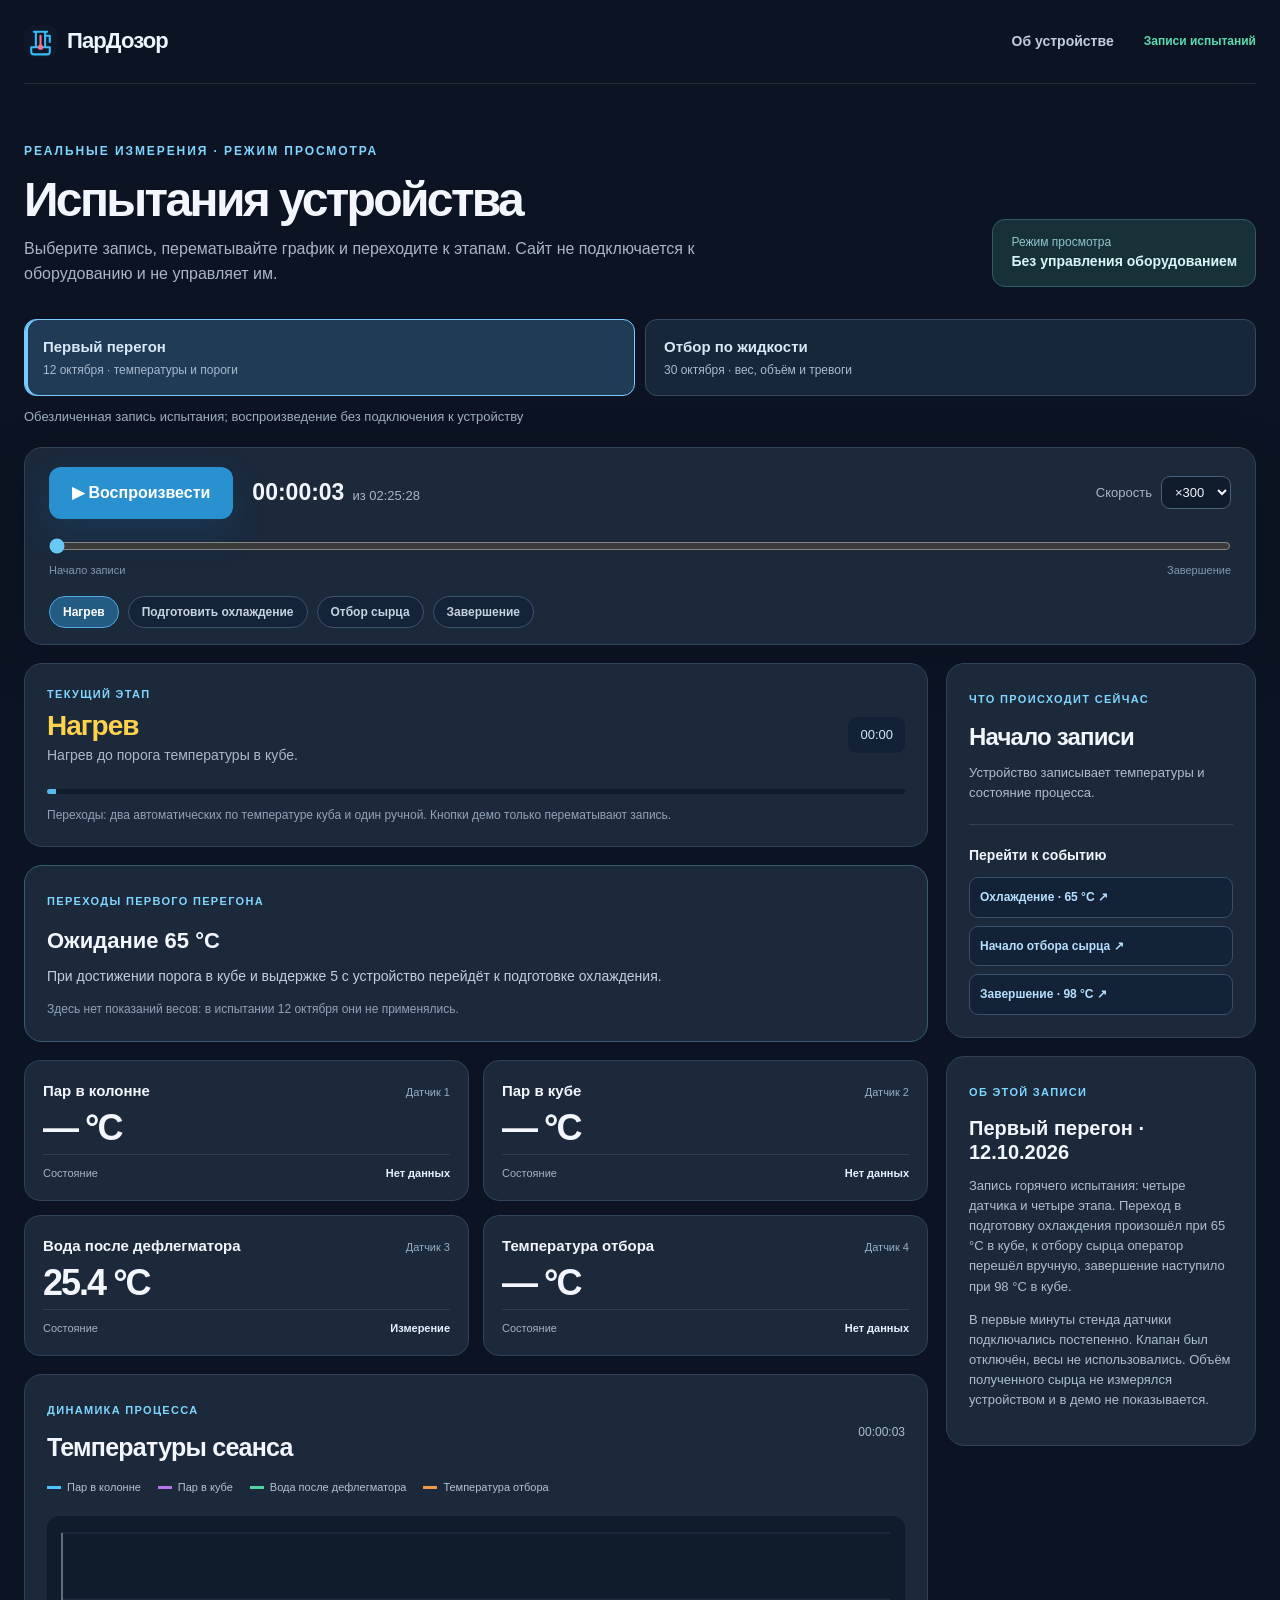
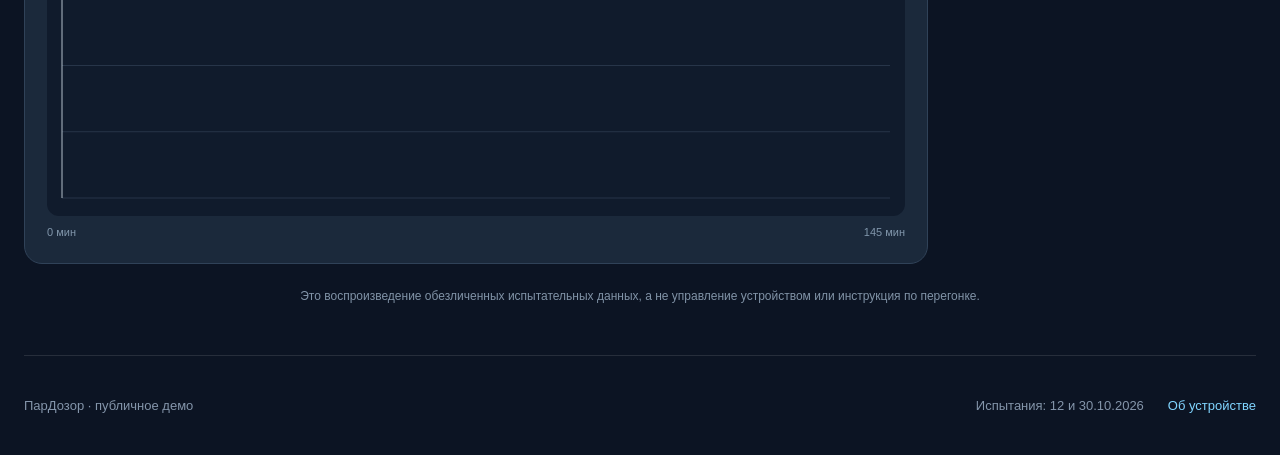
==== commit 025c86b2: "Use device icon for site favicon and brand" ====
--- a/demo.html
+++ b/demo.html
@@ -1,8 +1,8 @@
 <!doctype html>
 <html lang="ru">
-<head><meta charset="utf-8"><meta name="viewport" content="width=device-width, initial-scale=1"><meta name="theme-color" content="#0c1423"><meta name="description" content="Две записи реальных испытаний ПарДозора: первый перегон и отбор по жидкости."><title>Записи испытаний — ПарДозор</title><link rel="stylesheet" href="styles.css"><link rel="stylesheet" href="demo-extended.css"><script src="demo.js" defer></script></head>
+<head><meta charset="utf-8"><meta name="viewport" content="width=device-width, initial-scale=1"><meta name="theme-color" content="#0c1423"><meta name="description" content="Две записи реальных испытаний ПарДозора: первый перегон и отбор по жидкости."><title>Записи испытаний — ПарДозор</title><link rel="icon" type="image/svg+xml" href="favicon.svg"><link rel="stylesheet" href="styles.css"><link rel="stylesheet" href="demo-extended.css"><script src="demo.js" defer></script></head>
 <body class="demo-page">
-  <header class="site-header"><a class="brand" href="index.html"><span class="brand-mark">П</span><span>ПарДозор</span></a><nav class="site-nav" aria-label="Основная навигация"><a href="index.html">Об устройстве</a><span class="demo-label">Записи испытаний</span></nav></header>
+  <header class="site-header"><a class="brand" href="index.html"><img class="brand-icon" src="favicon.svg" width="33" height="33" alt=""><span>ПарДозор</span></a><nav class="site-nav" aria-label="Основная навигация"><a href="index.html">Об устройстве</a><span class="demo-label">Записи испытаний</span></nav></header>
   <main class="demo-shell shell">
     <div class="demo-intro"><div><span class="eyebrow">Реальные измерения · режим просмотра</span><h1>Испытания устройства</h1><p>Выберите запись, перематывайте график и переходите к этапам. Сайт не подключается к оборудованию и не управляет им.</p></div><div class="demo-safety">Режим просмотра <strong>Без управления оборудованием</strong></div></div>
     <div class="scenario-select" role="group" aria-label="Выбрать запись испытания"><button type="button" data-scenario="first" aria-pressed="true"><strong>Первый перегон</strong><small>12 октября · температуры и пороги</small></button><button type="button" data-scenario="liquid" aria-pressed="false"><strong>Отбор по жидкости</strong><small>30 октября · вес, объём и тревоги</small></button></div>
--- a/styles.css
+++ b/styles.css
@@ -6,6 +6,7 @@
 @media(max-width:410px){.hero-actions{display:grid}.screen-top{font-size:9px}.screen-live{display:none}.sensor-bottom{font-size:9px}.chapter-row button{font-size:11px;padding:6px 9px}}
 
 /* Full-size test-stand gallery */
+.brand-icon{display:block;flex:none;width:33px;height:33px;border-radius:9px}
 .capture-grid{grid-template-columns:repeat(2,minmax(0,1fr))}
 .capture-grid figure{transition:border-color .2s,transform .2s}
 .capture-grid figure:hover{border-color:#6bbdec;transform:translateY(-2px)}
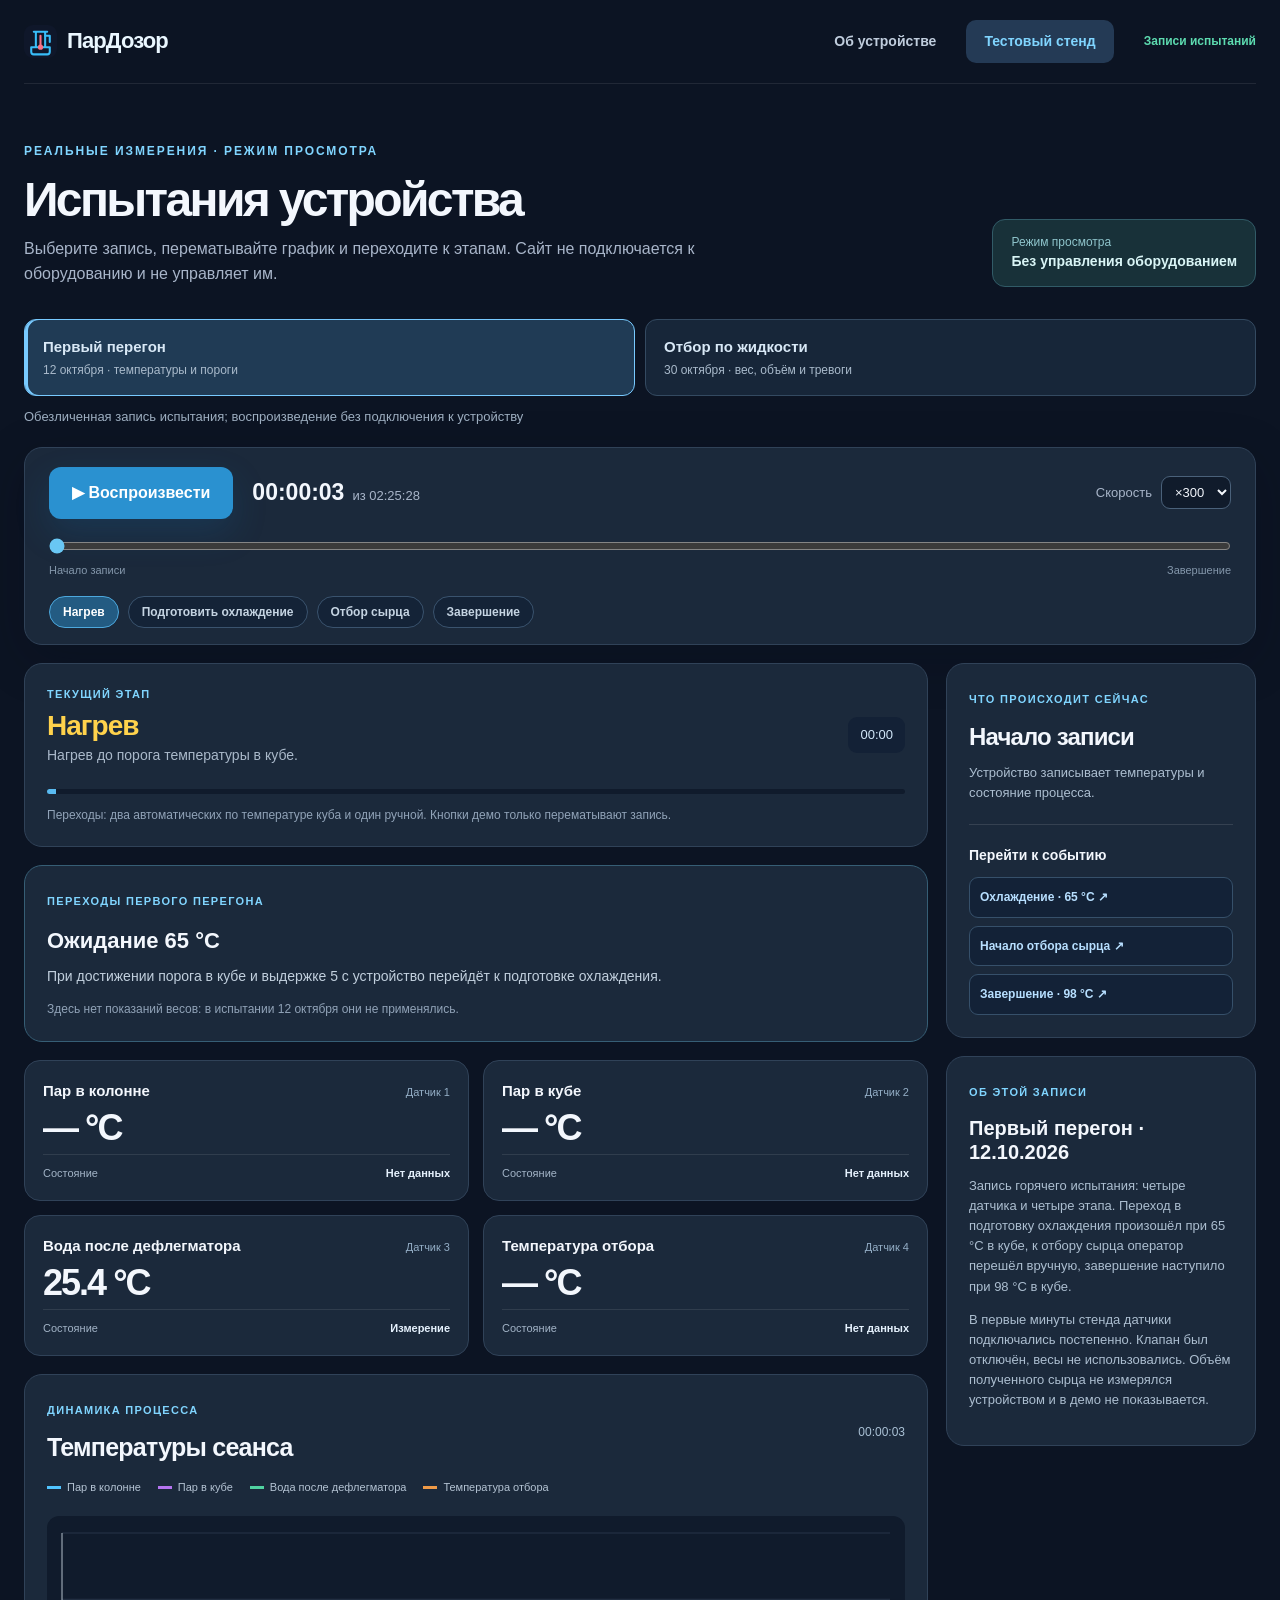
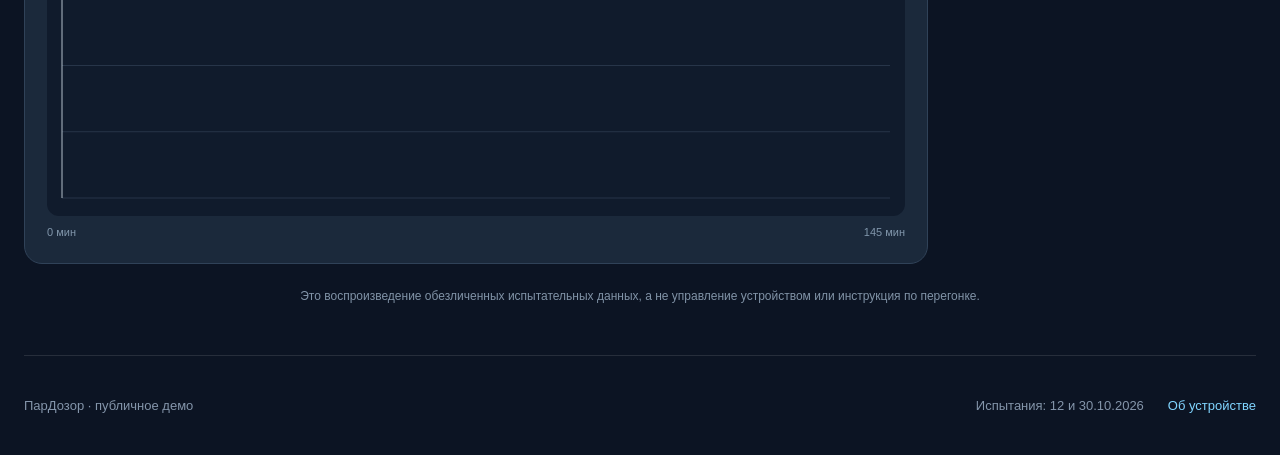
==== commit 94201aef: "Add interactive browser-only Pardozor test stand" ====
--- a/demo.html
+++ b/demo.html
@@ -2,7 +2,7 @@
 <html lang="ru">
 <head><meta charset="utf-8"><meta name="viewport" content="width=device-width, initial-scale=1"><meta name="theme-color" content="#0c1423"><meta name="description" content="Две записи реальных испытаний ПарДозора: первый перегон и отбор по жидкости."><title>Записи испытаний — ПарДозор</title><link rel="icon" type="image/svg+xml" href="favicon.svg"><link rel="stylesheet" href="styles.css"><link rel="stylesheet" href="demo-extended.css"><script src="demo.js" defer></script></head>
 <body class="demo-page">
-  <header class="site-header"><a class="brand" href="index.html"><img class="brand-icon" src="favicon.svg" width="33" height="33" alt=""><span>ПарДозор</span></a><nav class="site-nav" aria-label="Основная навигация"><a href="index.html">Об устройстве</a><span class="demo-label">Записи испытаний</span></nav></header>
+  <header class="site-header"><a class="brand" href="index.html"><img class="brand-icon" src="favicon.svg" width="33" height="33" alt=""><span>ПарДозор</span></a><nav class="site-nav" aria-label="Основная навигация"><a href="index.html">Об устройстве</a><a class="nav-demo" href="stand.html">Тестовый стенд</a><span class="demo-label">Записи испытаний</span></nav></header>
   <main class="demo-shell shell">
     <div class="demo-intro"><div><span class="eyebrow">Реальные измерения · режим просмотра</span><h1>Испытания устройства</h1><p>Выберите запись, перематывайте график и переходите к этапам. Сайт не подключается к оборудованию и не управляет им.</p></div><div class="demo-safety">Режим просмотра <strong>Без управления оборудованием</strong></div></div>
     <div class="scenario-select" role="group" aria-label="Выбрать запись испытания"><button type="button" data-scenario="first" aria-pressed="true"><strong>Первый перегон</strong><small>12 октября · температуры и пороги</small></button><button type="button" data-scenario="liquid" aria-pressed="false"><strong>Отбор по жидкости</strong><small>30 октября · вес, объём и тревоги</small></button></div>
